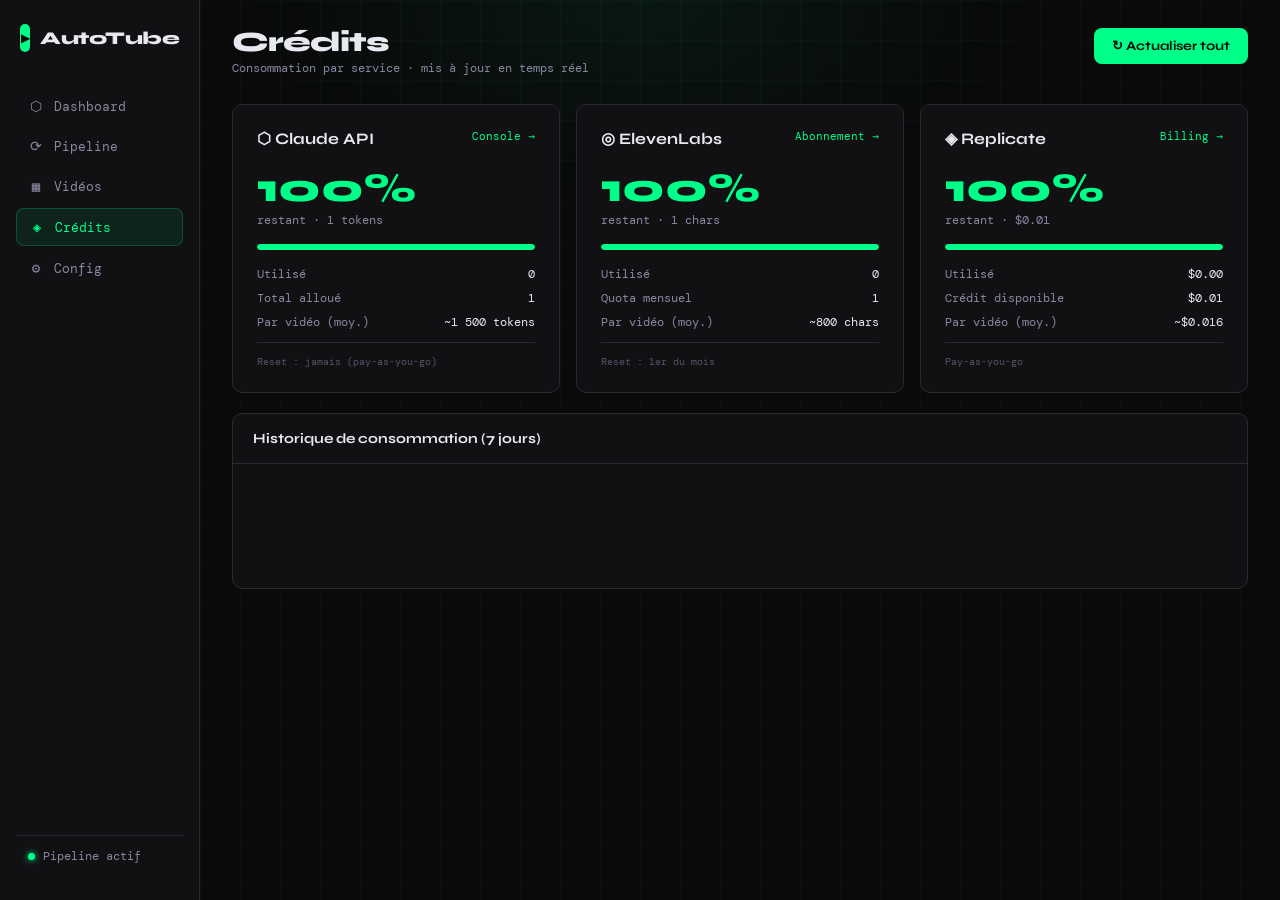
==== pages/credits.html @ bbc03e5d "Rename credits.html to pages/credits.html" ====
<!DOCTYPE html>
<html lang="fr">
<head>
<meta charset="UTF-8">
<meta name="viewport" content="width=device-width, initial-scale=1.0">
<title>AutoTube — Crédits</title>
<link rel="preconnect" href="https://fonts.googleapis.com">
<link href="https://fonts.googleapis.com/css2?family=Syne:wght@400;600;700;800&family=DM+Mono:wght@300;400;500&display=swap" rel="stylesheet">
<link rel="stylesheet" href="../css/style.css">
</head>
<body>
<div class="bg-grid"></div>
<div class="bg-glow"></div>
<aside class="sidebar">
  <div class="logo"><span class="logo-icon">▶</span><span class="logo-text">AutoTube</span></div>
  <nav class="nav">
    <a href="../index.html" class="nav-item"><span class="nav-icon">⬡</span> Dashboard</a>
    <a href="pipeline.html" class="nav-item"><span class="nav-icon">⟳</span> Pipeline</a>
    <a href="videos.html" class="nav-item"><span class="nav-icon">▦</span> Vidéos</a>
    <a href="credits.html" class="nav-item active"><span class="nav-icon">◈</span> Crédits</a>
    <a href="settings.html" class="nav-item"><span class="nav-icon">⚙</span> Config</a>
  </nav>
  <div class="sidebar-status"><div class="status-dot active"></div><span>Pipeline actif</span></div>
</aside>
<main class="main">
  <header class="topbar">
    <div class="topbar-left">
      <h1 class="page-title">Crédits</h1>
      <span class="page-sub">Consommation par service · mis à jour en temps réel</span>
    </div>
    <div class="topbar-right">
      <button class="btn-launch" onclick="refreshAll()">↻ Actualiser tout</button>
    </div>
  </header>

  <div class="credits-detail-grid" id="credits-detail-grid">
    <!-- Rempli par JS -->
  </div>

  <div class="panel" style="margin-top:20px">
    <div class="panel-header">
      <span class="panel-title">Historique de consommation (7 jours)</span>
    </div>
    <div style="padding:20px">
      <canvas id="usage-chart" height="80"></canvas>
    </div>
  </div>
</main>

<style>
.credits-detail-grid { display: grid; grid-template-columns: repeat(3, 1fr); gap: 16px; }
.cred-card { background: var(--bg2); border: 1px solid var(--border); border-radius: var(--radius); padding: 24px; }
.cred-card-header { display: flex; justify-content: space-between; align-items: flex-start; margin-bottom: 20px; }
.cred-service { font-family: var(--font-head); font-weight: 700; font-size: 16px; color: var(--text); }
.cred-link { font-size: 11px; color: var(--accent); text-decoration: none; }
.cred-link:hover { text-decoration: underline; }
.cred-big { font-family: var(--font-head); font-size: 40px; font-weight: 800; line-height: 1; margin-bottom: 4px; }
.cred-big.ok { color: var(--accent); }
.cred-big.warn { color: var(--warn); }
.cred-big.danger { color: var(--danger); }
.cred-sub { font-size: 12px; color: var(--text2); margin-bottom: 16px; }
.cred-bar-big { height: 6px; background: var(--bg3); border-radius: 3px; overflow: hidden; margin-bottom: 16px; }
.cred-fill-big { height: 100%; border-radius: 3px; transition: width 0.8s ease; }
.cred-fill-big.ok { background: var(--accent); }
.cred-fill-big.warn { background: var(--warn); }
.cred-fill-big.danger { background: var(--danger); }
.cred-stats { display: flex; flex-direction: column; gap: 8px; }
.cred-stat-row { display: flex; justify-content: space-between; font-size: 12px; }
.cred-stat-label { color: var(--text2); }
.cred-stat-val { color: var(--text); font-family: var(--font-mono); }
.cred-reset { font-size: 10px; color: var(--text3); margin-top: 12px; padding-top: 12px; border-top: 1px solid var(--border); }
@media (max-width: 900px) { .credits-detail-grid { grid-template-columns: 1fr; } }
</style>

<script src="../js/config.js"></script>
<script>
const SERVICES = {
  claude: {
    name: 'Claude API', icon: '⬡',
    link: 'https://console.anthropic.com', linkLabel: 'Console →',
    unit: 'tokens', unitLabel: 'tokens utilisés',
    resetDay: 1, resetLabel: 'Reset : jamais (pay-as-you-go)',
    totalLabel: 'Total alloué',
  },
  elevenlabs: {
    name: 'ElevenLabs', icon: '◎',
    link: 'https://elevenlabs.io/subscription', linkLabel: 'Abonnement →',
    unit: 'chars', unitLabel: 'caractères utilisés',
    resetDay: 1, resetLabel: 'Reset : 1er du mois',
    totalLabel: 'Quota mensuel',
  },
  replicate: {
    name: 'Replicate', icon: '◈',
    link: 'https://replicate.com/account/billing', linkLabel: 'Billing →',
    unit: 'cents', unitLabel: 'centimes dépensés',
    resetDay: null, resetLabel: 'Pay-as-you-go',
    totalLabel: 'Crédit disponible',
  },
};

function renderCreditsDetail() {
  const credits = JSON.parse(localStorage.getItem('autotube_credits') || '{}') || {
    claude:     { used: 0, total: 500000 },
    elevenlabs: { used: 0, total: 10000 },
    replicate:  { used: 0, total: 5000 },
  };

  const html = Object.entries(SERVICES).map(([key, s]) => {
    const c = credits[key] || { used: 0, total: 1 };
    const pct = Math.max(0, 100 - (c.used / c.total * 100));
    const cls = pct < 10 ? 'danger' : pct < 30 ? 'warn' : 'ok';
    const remaining = key === 'replicate'
      ? `$${((c.total - c.used)/100).toFixed(2)}`
      : (c.total - c.used).toLocaleString();
    const used = key === 'replicate'
      ? `$${(c.used/100).toFixed(2)}`
      : c.used.toLocaleString();
    const total = key === 'replicate'
      ? `$${(c.total/100).toFixed(2)}`
      : c.total.toLocaleString();

    return `<div class="cred-card">
      <div class="cred-card-header">
        <div class="cred-service">${s.icon} ${s.name}</div>
        <a href="${s.link}" target="_blank" class="cred-link">${s.linkLabel}</a>
      </div>
      <div class="cred-big ${cls}">${Math.round(pct)}%</div>
      <div class="cred-sub">restant · ${remaining} ${key==='replicate'?'':''+s.unit}</div>
      <div class="cred-bar-big">
        <div class="cred-fill-big ${cls}" style="width:${pct}%"></div>
      </div>
      <div class="cred-stats">
        <div class="cred-stat-row"><span class="cred-stat-label">Utilisé</span><span class="cred-stat-val">${used}</span></div>
        <div class="cred-stat-row"><span class="cred-stat-label">${s.totalLabel}</span><span class="cred-stat-val">${total}</span></div>
        <div class="cred-stat-row"><span class="cred-stat-label">Par vidéo (moy.)</span><span class="cred-stat-val">${perVideoEstimate(key)}</span></div>
      </div>
      <div class="cred-reset">${s.resetLabel}</div>
    </div>`;
  }).join('');

  document.getElementById('credits-detail-grid').innerHTML = html;
}

function perVideoEstimate(key) {
  const e = { claude: '~1 500 tokens', elevenlabs: '~800 chars', replicate: '~$0.016' };
  return e[key] || '—';
}

async function refreshAll() {
  showToast('Actualisation…', 'info');
  // ElevenLabs real check
  const key = localStorage.getItem('elevenlabs_api_key');
  if (key) {
    try {
      const r = await fetch('https://api.elevenlabs.io/v1/user', { headers: { 'xi-api-key': key } });
      if (r.ok) {
        const d = await r.json();
        const credits = JSON.parse(localStorage.getItem('autotube_credits') || '{}');
        credits.elevenlabs = credits.elevenlabs || {};
        credits.elevenlabs.used = d.subscription.character_count;
        credits.elevenlabs.total = d.subscription.character_limit;
        localStorage.setItem('autotube_credits', JSON.stringify(credits));
      }
    } catch(e) {}
  }
  renderCreditsDetail();
  showToast('Crédits actualisés ✓', 'success');
}

renderCreditsDetail();

let toastContainer = null;
function showToast(msg, type = 'info') {
  if (!toastContainer) { toastContainer = document.createElement('div'); toastContainer.className = 'toast-container'; document.body.appendChild(toastContainer); }
  const icons = { success:'✓', warn:'⚠', error:'✕', info:'ℹ' };
  const t = document.createElement('div');
  t.className = `toast ${type}`;
  t.innerHTML = `<span>${icons[type]}</span> ${msg}`;
  toastContainer.appendChild(t);
  setTimeout(() => t.remove(), 3500);
}
</script>
</body>
</html>
---- css/style.css ----
:root {
  --bg: #0a0a0b;
  --bg2: #111114;
  --bg3: #18181d;
  --border: #2a2a32;
  --border2: #3a3a45;
  --text: #e8e8f0;
  --text2: #8888a0;
  --text3: #55556a;
  --accent: #00ff88;
  --accent2: #00cc6a;
  --accent-dim: rgba(0,255,136,0.08);
  --accent-glow: rgba(0,255,136,0.15);
  --warn: #ff9500;
  --danger: #ff3b55;
  --info: #4da6ff;
  --yt-red: #ff2244;
  --radius: 10px;
  --font-head: 'Syne', sans-serif;
  --font-mono: 'DM Mono', monospace;
}

*, *::before, *::after { box-sizing: border-box; margin: 0; padding: 0; }

html { font-size: 14px; }

body {
  background: var(--bg);
  color: var(--text);
  font-family: var(--font-mono);
  min-height: 100vh;
  display: flex;
  overflow-x: hidden;
}

/* BACKGROUND */
.bg-grid {
  position: fixed; inset: 0; z-index: 0; pointer-events: none;
  background-image:
    linear-gradient(rgba(0,255,136,0.03) 1px, transparent 1px),
    linear-gradient(90deg, rgba(0,255,136,0.03) 1px, transparent 1px);
  background-size: 40px 40px;
}
.bg-glow {
  position: fixed; top: -200px; left: 50%; transform: translateX(-50%);
  width: 800px; height: 400px; z-index: 0; pointer-events: none;
  background: radial-gradient(ellipse, rgba(0,255,136,0.06) 0%, transparent 70%);
}

/* SIDEBAR */
.sidebar {
  position: fixed; left: 0; top: 0; bottom: 0;
  width: 200px; z-index: 100;
  background: var(--bg2);
  border-right: 1px solid var(--border);
  display: flex; flex-direction: column;
  padding: 24px 16px;
}

.logo {
  display: flex; align-items: center; gap: 10px;
  margin-bottom: 36px; padding: 0 4px;
}
.logo-icon {
  width: 28px; height: 28px;
  background: var(--accent); color: var(--bg);
  display: flex; align-items: center; justify-content: center;
  font-size: 12px; border-radius: 6px;
  font-family: var(--font-head);
}
.logo-text {
  font-family: var(--font-head);
  font-weight: 800; font-size: 18px;
  color: var(--text);
  letter-spacing: -0.5px;
}

.nav { display: flex; flex-direction: column; gap: 4px; flex: 1; }

.nav-item {
  display: flex; align-items: center; gap: 10px;
  padding: 9px 12px; border-radius: 8px;
  color: var(--text2); text-decoration: none;
  font-size: 13px; font-family: var(--font-mono);
  transition: all 0.15s ease;
}
.nav-item:hover { background: var(--bg3); color: var(--text); }
.nav-item.active {
  background: var(--accent-dim);
  color: var(--accent);
  border: 1px solid rgba(0,255,136,0.2);
}
.nav-icon { font-size: 14px; width: 16px; text-align: center; }

.sidebar-status {
  display: flex; align-items: center; gap: 8px;
  padding: 12px;
  border-top: 1px solid var(--border);
  color: var(--text2); font-size: 12px;
}
.status-dot {
  width: 7px; height: 7px; border-radius: 50%;
  background: var(--text3);
}
.status-dot.active {
  background: var(--accent);
  box-shadow: 0 0 6px var(--accent);
  animation: pulse 2s ease-in-out infinite;
}
@keyframes pulse {
  0%,100% { opacity: 1; }
  50% { opacity: 0.5; }
}

/* MAIN */
.main {
  margin-left: 200px; flex: 1;
  padding: 28px 32px;
  position: relative; z-index: 1;
  max-width: calc(100vw - 200px);
  overflow-x: hidden;
}

/* TOPBAR */
.topbar {
  display: flex; align-items: flex-start; justify-content: space-between;
  margin-bottom: 28px;
}
.page-title {
  font-family: var(--font-head);
  font-size: 28px; font-weight: 800;
  color: var(--text); letter-spacing: -1px;
  line-height: 1;
}
.page-sub {
  display: block; margin-top: 4px;
  color: var(--text2); font-size: 12px;
}

/* BUTTONS */
.btn-launch {
  background: var(--accent); color: var(--bg);
  border: none; border-radius: 8px;
  padding: 10px 18px; font-family: var(--font-head);
  font-weight: 700; font-size: 13px; cursor: pointer;
  transition: all 0.15s;
  white-space: nowrap;
}
.btn-launch:hover {
  background: #fff;
  box-shadow: 0 0 20px var(--accent-glow);
}
.btn-secondary {
  background: var(--bg3); color: var(--text);
  border: 1px solid var(--border2);
  border-radius: 8px; padding: 10px 18px;
  font-family: var(--font-mono); font-size: 13px;
  cursor: pointer; transition: all 0.15s;
}
.btn-secondary:hover { border-color: var(--accent); color: var(--accent); }

/* KPI ROW */
.kpi-row {
  display: grid; grid-template-columns: repeat(4, 1fr);
  gap: 16px; margin-bottom: 20px;
}
.kpi-card {
  background: var(--bg2);
  border: 1px solid var(--border);
  border-radius: var(--radius);
  padding: 20px;
  transition: border-color 0.2s;
}
.kpi-card:hover { border-color: var(--border2); }
.kpi-card.accent { border-color: rgba(0,255,136,0.25); }
.kpi-label { font-size: 11px; color: var(--text3); text-transform: uppercase; letter-spacing: 1px; margin-bottom: 10px; }
.kpi-value { font-family: var(--font-head); font-size: 32px; font-weight: 800; color: var(--text); line-height: 1; margin-bottom: 8px; }
.kpi-card.accent .kpi-value { color: var(--accent); }
.kpi-delta { font-size: 11px; color: var(--text2); }
.kpi-delta.positive { color: var(--accent); }
.kpi-delta.warn { color: var(--warn); }

/* MID ROW */
.mid-row {
  display: grid; grid-template-columns: 1fr 1fr;
  gap: 16px; margin-bottom: 20px;
}

/* BOT ROW */
.bot-row {
  display: grid; grid-template-columns: 1.4fr 1fr;
  gap: 16px;
}

/* PANELS */
.panel {
  background: var(--bg2);
  border: 1px solid var(--border);
  border-radius: var(--radius);
  overflow: hidden;
}
.panel-header {
  display: flex; align-items: center; justify-content: space-between;
  padding: 16px 20px;
  border-bottom: 1px solid var(--border);
}
.panel-title {
  font-family: var(--font-head); font-weight: 700;
  font-size: 14px; color: var(--text);
}
.panel-action {
  font-size: 12px; color: var(--accent);
  cursor: pointer; text-decoration: none;
}
.panel-action:hover { text-decoration: underline; }
.panel-badge {
  font-size: 11px; padding: 3px 10px;
  border-radius: 20px;
  background: var(--bg3); color: var(--text2);
  border: 1px solid var(--border2);
}
.panel-badge.running { background: rgba(0,255,136,0.1); color: var(--accent); border-color: rgba(0,255,136,0.3); }
.panel-badge.error { background: rgba(255,59,85,0.1); color: var(--danger); border-color: rgba(255,59,85,0.3); }

/* CREDITS LIST */
.credits-list { padding: 12px 20px; display: flex; flex-direction: column; gap: 14px; }
.credit-item {}
.credit-header { display: flex; justify-content: space-between; align-items: center; margin-bottom: 6px; }
.credit-name { font-size: 13px; color: var(--text); }
.credit-value { font-family: var(--font-mono); font-size: 12px; color: var(--text2); }
.credit-value.warn { color: var(--warn); }
.credit-value.danger { color: var(--danger); }
.credit-bar { height: 4px; background: var(--bg3); border-radius: 2px; overflow: hidden; }
.credit-fill {
  height: 100%; border-radius: 2px;
  background: var(--accent);
  transition: width 0.6s ease;
}
.credit-fill.warn { background: var(--warn); }
.credit-fill.danger { background: var(--danger); }

/* PIPELINE STEPS */
.pipeline-steps { padding: 16px 20px; display: flex; flex-direction: column; gap: 0; }
.pipeline-step {
  display: flex; align-items: flex-start; gap: 14px;
  padding: 10px 0;
  border-bottom: 1px solid var(--border);
  position: relative;
}
.pipeline-step:last-child { border-bottom: none; }
.step-icon {
  width: 28px; height: 28px; border-radius: 50%;
  display: flex; align-items: center; justify-content: center;
  font-size: 11px; flex-shrink: 0;
  background: var(--bg3); border: 1px solid var(--border2);
  color: var(--text2);
}
.step-icon.done { background: rgba(0,255,136,0.12); border-color: rgba(0,255,136,0.4); color: var(--accent); }
.step-icon.running { background: rgba(77,166,255,0.12); border-color: rgba(77,166,255,0.4); color: var(--info); animation: pulse 1s infinite; }
.step-icon.error { background: rgba(255,59,85,0.12); border-color: rgba(255,59,85,0.4); color: var(--danger); }
.step-info { flex: 1; }
.step-name { font-size: 13px; color: var(--text); margin-bottom: 2px; }
.step-detail { font-size: 11px; color: var(--text2); }
.step-time { font-size: 11px; color: var(--text3); font-family: var(--font-mono); }

/* VIDEOS LIST */
.videos-list { padding: 0; }
.video-item {
  display: flex; align-items: center; gap: 14px;
  padding: 14px 20px;
  border-bottom: 1px solid var(--border);
  transition: background 0.15s;
  cursor: pointer;
}
.video-item:last-child { border-bottom: none; }
.video-item:hover { background: var(--bg3); }
.video-thumb {
  width: 64px; height: 36px; border-radius: 4px;
  background: var(--bg3); border: 1px solid var(--border2);
  display: flex; align-items: center; justify-content: center;
  color: var(--text3); font-size: 16px; flex-shrink: 0;
  overflow: hidden;
}
.video-thumb img { width: 100%; height: 100%; object-fit: cover; }
.video-info { flex: 1; min-width: 0; }
.video-title {
  font-size: 13px; color: var(--text);
  white-space: nowrap; overflow: hidden; text-overflow: ellipsis;
  margin-bottom: 3px;
}
.video-meta { font-size: 11px; color: var(--text2); }
.video-status {
  font-size: 10px; padding: 2px 8px; border-radius: 4px;
  font-family: var(--font-mono); flex-shrink: 0;
}
.video-status.published { background: rgba(0,255,136,0.1); color: var(--accent); }
.video-status.processing { background: rgba(77,166,255,0.1); color: var(--info); }
.video-status.error { background: rgba(255,59,85,0.1); color: var(--danger); }
.video-status.draft { background: var(--bg3); color: var(--text2); border: 1px solid var(--border2); }

/* YOUTUBE PANEL */
.yt-stats-placeholder {
  display: flex; flex-direction: column; align-items: center; justify-content: center;
  padding: 32px 20px; gap: 12px; text-align: center;
}
.yt-placeholder-icon {
  width: 48px; height: 48px; border-radius: 50%;
  background: rgba(255,34,68,0.12); border: 1px solid rgba(255,34,68,0.3);
  display: flex; align-items: center; justify-content: center;
  font-size: 20px; color: var(--yt-red);
}
.yt-stats-placeholder p { font-size: 12px; color: var(--text2); max-width: 200px; line-height: 1.6; }

.yt-stats-grid { padding: 16px 20px; display: grid; grid-template-columns: 1fr 1fr; gap: 16px; }
.yt-stat-item { }
.yt-stat-label { font-size: 10px; color: var(--text3); text-transform: uppercase; letter-spacing: 1px; margin-bottom: 4px; }
.yt-stat-value { font-family: var(--font-head); font-size: 22px; font-weight: 700; color: var(--text); }
.yt-stat-delta { font-size: 11px; color: var(--text2); margin-top: 2px; }
.yt-stat-delta.up { color: var(--accent); }

/* MODAL */
.modal-overlay {
  position: fixed; inset: 0; z-index: 1000;
  background: rgba(0,0,0,0.7);
  backdrop-filter: blur(4px);
  display: none; align-items: center; justify-content: center;
}
.modal-overlay.open { display: flex; }
.modal {
  background: var(--bg2); border: 1px solid var(--border2);
  border-radius: 14px; width: 480px; max-width: 94vw;
  box-shadow: 0 24px 60px rgba(0,0,0,0.6);
}
.modal-header {
  display: flex; justify-content: space-between; align-items: center;
  padding: 20px 24px; border-bottom: 1px solid var(--border);
}
.modal-title { font-family: var(--font-head); font-weight: 700; font-size: 18px; }
.modal-close { background: none; border: none; color: var(--text2); font-size: 18px; cursor: pointer; padding: 4px; }
.modal-close:hover { color: var(--text); }
.modal-body { padding: 20px 24px; display: flex; flex-direction: column; gap: 16px; }
.modal-footer { padding: 16px 24px; border-top: 1px solid var(--border); display: flex; justify-content: flex-end; gap: 10px; }

.form-group { display: flex; flex-direction: column; gap: 6px; }
.form-row { display: grid; grid-template-columns: 1fr 1fr; gap: 12px; }
.form-label { font-size: 11px; color: var(--text2); text-transform: uppercase; letter-spacing: 0.8px; }
.form-input {
  background: var(--bg3); border: 1px solid var(--border2);
  border-radius: 8px; color: var(--text);
  font-family: var(--font-mono); font-size: 13px;
  padding: 10px 12px; resize: vertical;
  transition: border-color 0.15s;
  appearance: none;
}
.form-input:focus { outline: none; border-color: var(--accent); }
.form-input option { background: var(--bg2); }

.modal-costs {
  display: flex; justify-content: space-between; align-items: center;
  padding: 10px 14px; background: var(--accent-dim);
  border: 1px solid rgba(0,255,136,0.2); border-radius: 8px;
  font-size: 13px; color: var(--text2);
}
.cost-value { color: var(--accent); font-family: var(--font-head); font-weight: 700; }

/* ALERT TOAST */
.toast-container { position: fixed; top: 20px; right: 20px; z-index: 2000; display: flex; flex-direction: column; gap: 8px; }
.toast {
  background: var(--bg2); border: 1px solid var(--border2);
  border-radius: 8px; padding: 12px 16px;
  font-size: 13px; color: var(--text);
  box-shadow: 0 8px 24px rgba(0,0,0,0.4);
  display: flex; align-items: center; gap: 10px;
  animation: slideIn 0.2s ease;
  min-width: 260px;
}
.toast.success { border-color: rgba(0,255,136,0.4); }
.toast.warn { border-color: rgba(255,149,0,0.4); }
.toast.error { border-color: rgba(255,59,85,0.4); }
@keyframes slideIn {
  from { transform: translateX(20px); opacity: 0; }
  to { transform: translateX(0); opacity: 1; }
}

/* RESPONSIVE */
@media (max-width: 1100px) {
  .kpi-row { grid-template-columns: repeat(2, 1fr); }
  .mid-row, .bot-row { grid-template-columns: 1fr; }
}
@media (max-width: 700px) {
  .sidebar { width: 56px; padding: 16px 8px; }
  .logo-text, .nav-item span:last-child, .sidebar-status span { display: none; }
  .main { margin-left: 56px; padding: 16px; }
  .kpi-row { grid-template-columns: 1fr 1fr; gap: 10px; }
}
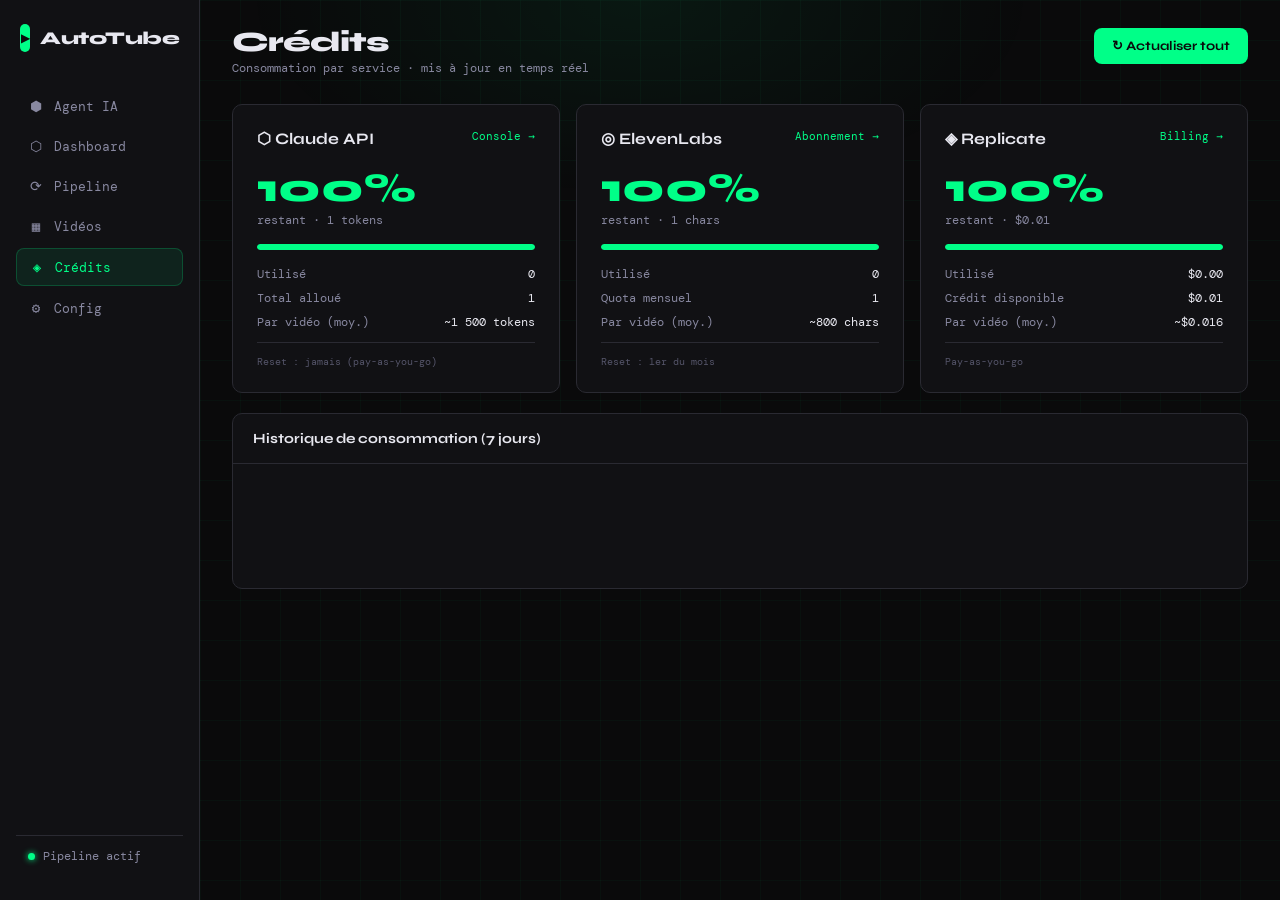
==== commit 221022d4: "Update credits.html" ====
--- a/pages/credits.html
+++ b/pages/credits.html
@@ -14,6 +14,7 @@
 <aside class="sidebar">
   <div class="logo"><span class="logo-icon">▶</span><span class="logo-text">AutoTube</span></div>
   <nav class="nav">
+    <a href="agent.html" class="nav-item"><span class="nav-icon">⬢</span> Agent IA</a>
     <a href="../index.html" class="nav-item"><span class="nav-icon">⬡</span> Dashboard</a>
     <a href="pipeline.html" class="nav-item"><span class="nav-icon">⟳</span> Pipeline</a>
     <a href="videos.html" class="nav-item"><span class="nav-icon">▦</span> Vidéos</a>
